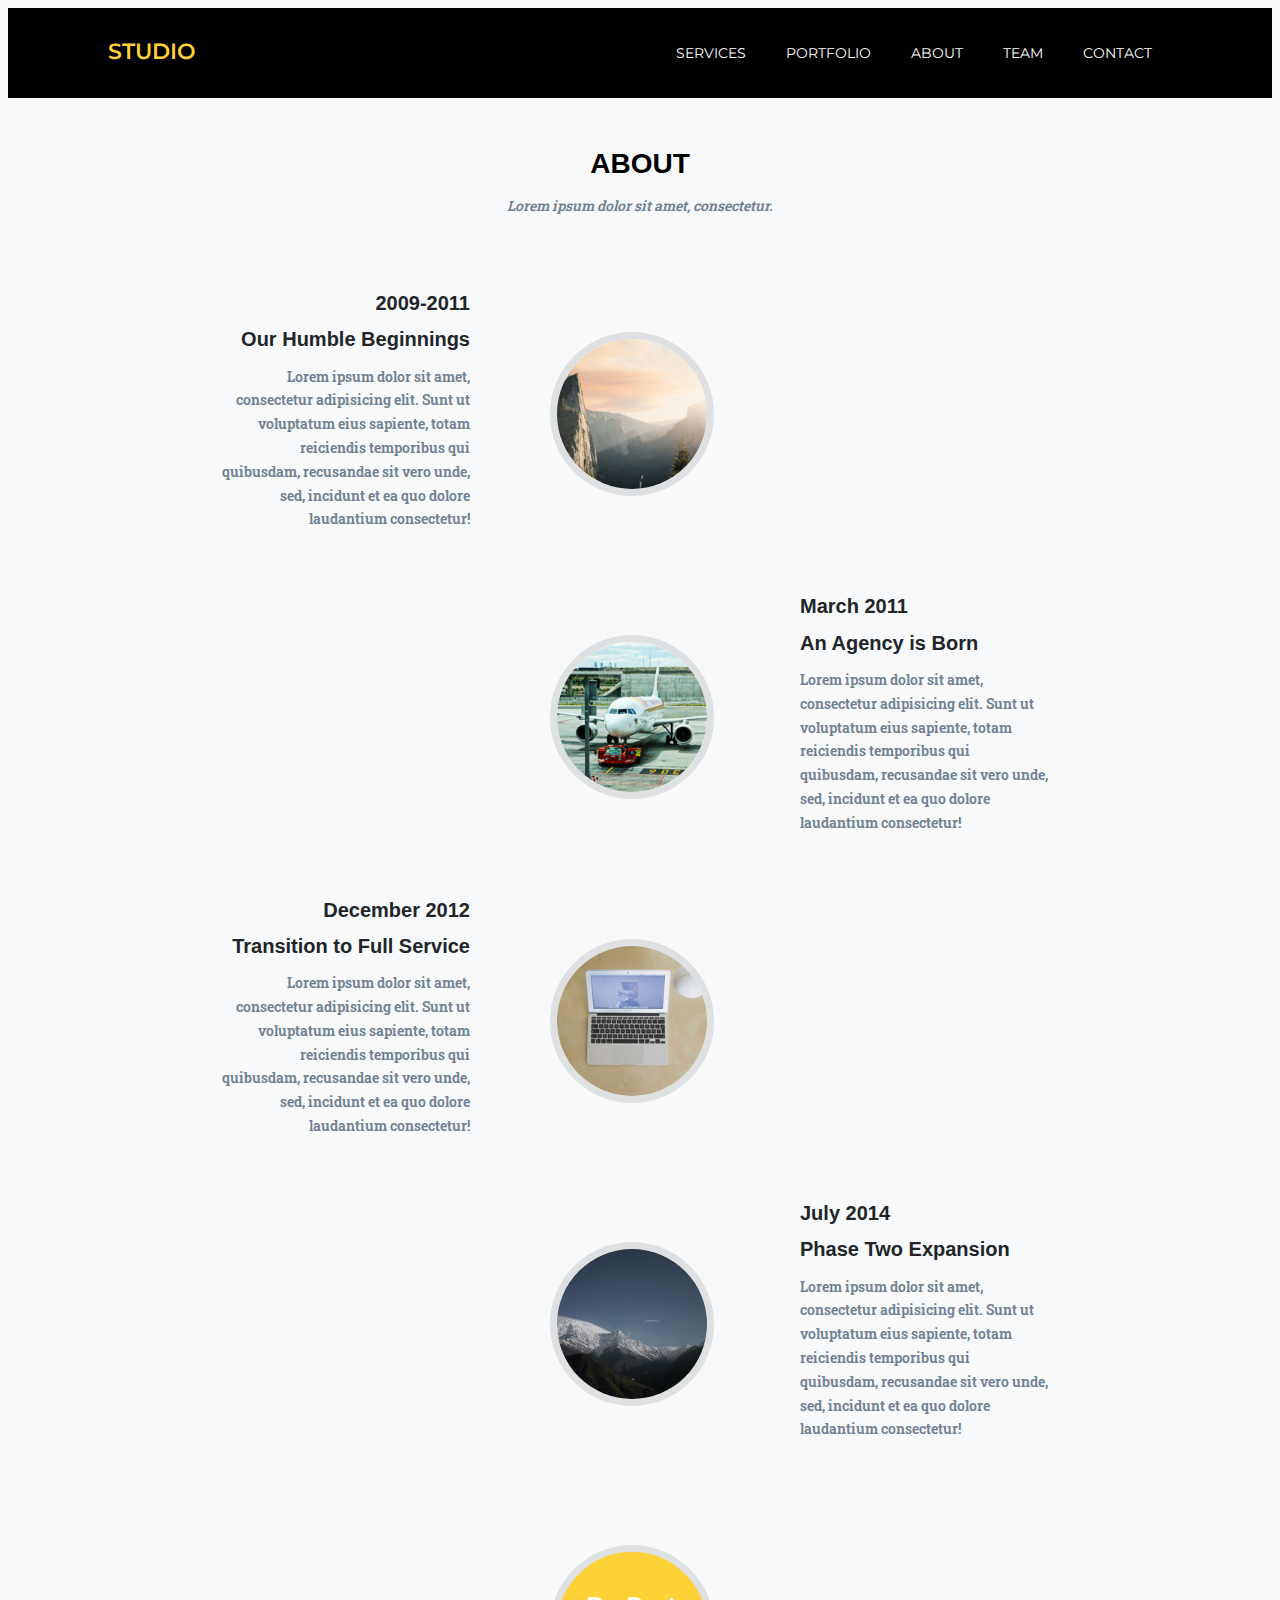
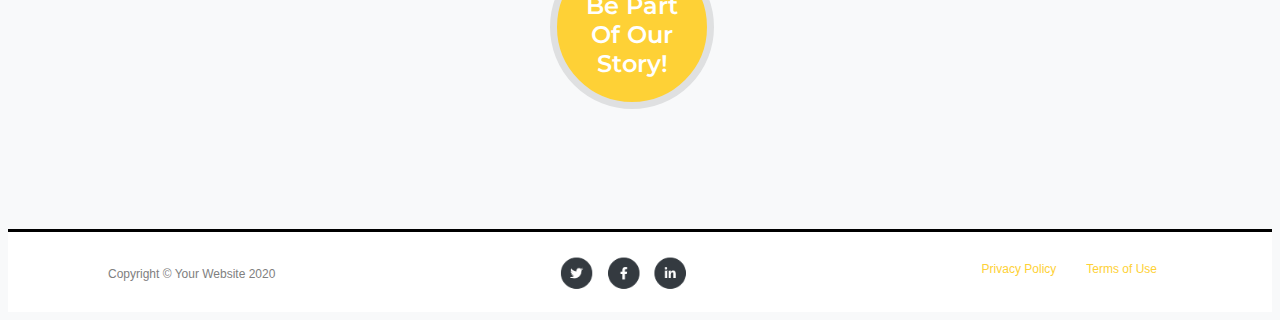
==== about.html @ 21695970 "added five new pages" ====
<!DOCTYPE html>
<html lang="en" dir="ltr">
  <head>
    <meta charset="utf-8">
    <title>About</title>
    <link rel="preconnect" href="https://fonts.googleapis.com"> 
<link rel="preconnect" href="https://fonts.gstatic.com" crossorigin> 
<link href="https://fonts.googleapis.com/css2?family=Montserrat:wght@400;600&family=Roboto+Slab:wght@300&display=swap" rel="stylesheet">

    <link rel="stylesheet" href="style.css">
    
  </head>
  <body>

    <header>
      <h1>Studio</h1>
      <nav>
        <ul>
          <li> <a href="#">Services</a></li>
          <li> <a href="#">Portfolio</a></li>
          <li> <a href="#">About</a></li>
          <li> <a href="#">Team</a></li>
          <li> <a href="#">Contact</a></li>
        </ul>
      </nav>
    </header>
    <section>
  
    <main>
      <div class="subheading">
      <h4>About</h4>
      <p><em>Lorem ipsum dolor sit amet, consectetur.</em></p>
      </div>

<div class="aboutus">

<div class="about">
  <div class="acolumn">
    <h5 style="text-align: right;">2009-2011</h5>
    <h5 style="text-align: right;">Our Humble Beginnings</h5>
    <p style="text-align: right;">Lorem ipsum dolor sit amet, consectetur adipisicing elit. Sunt ut voluptatum eius sapiente, totam reiciendis temporibus qui quibusdam, recusandae sit vero unde, sed, incidunt et ea quo dolore laudantium consectetur!</p>
  </div>
  <div class="acolumn">
    <img src="images/about/1.jpg" class="timeline" alt="Photo of Threads">
  </div>
  <div class="acolumn">
    <p></p>
  </div>
</div>

<div class="about">
  <div class="acolumn">
    <p></p>
  </div>
  <div class="acolumn">
    <img src="images/about/2.jpg" class="timeline" alt="Photo of Explore">
  </div>
  <div class="acolumn">
    <h5 style="text-align: left;">March 2011</h5>
    <h5 style="text-align: left;">An Agency is Born</h5>
    <p style="text-align: left;">Lorem ipsum dolor sit amet, consectetur adipisicing elit. Sunt ut voluptatum eius sapiente, totam reiciendis temporibus qui quibusdam, recusandae sit vero unde, sed, incidunt et ea quo dolore laudantium consectetur!</p>
  </div>
</div>

<div class="about">
  <div class="acolumn">
    <h5 style="text-align: right;">December 2012</h5>
    <h5 style="text-align: right;">Transition to Full Service</h5>
    <p style="text-align: right;">Lorem ipsum dolor sit amet, consectetur adipisicing elit. Sunt ut voluptatum eius sapiente, totam reiciendis temporibus qui quibusdam, recusandae sit vero unde, sed, incidunt et ea quo dolore laudantium consectetur!</p>
  </div>
  <div class="acolumn">
    <img src="images/about/3.jpg" class="timeline" alt="Photo of Finish">
  </div>
  <div class="acolumn">
    <p></p>
  </div>
</div>

<div class="about">
  <div class="acolumn">
    <p></p>
  </div>
  <div class="acolumn">
    <img src="images/about/4.jpg" class="timeline" alt="Photo of Lines">
  </div>
  <div class="acolumn">
    <h5 style="text-align: left;">July 2014</h5>
    <h5 style="text-align: left;">Phase Two Expansion</h5>
    <p style="text-align: left;">Lorem ipsum dolor sit amet, consectetur adipisicing elit. Sunt ut voluptatum eius sapiente, totam reiciendis temporibus qui quibusdam, recusandae sit vero unde, sed, incidunt et ea quo dolore laudantium consectetur!</p>
  </div>
</div>

<div class="about">
  <div class="acolumn">
    <p></p>
  </div>
  <div class="acolumn">
    <div class="circle"><p>Be Part Of Our Story!</p></div>
  </div>
  <div class="acolumn">
    <p></p>
  </div>
</div>
</div>

    </main>

    </section>

    <footer>
      <p>Copyright &copy; Your Website 2020</p>
      <img src="images/social-icons.png" alt="Social Icons" width="200px">
      <nav>
        <ul>
          <li> <a href="#">Privacy Policy</a></li>
          <li> <a href="#">Terms of Use</a></li>
        </ul>
      </nav>
    </footer>
  </body>
</html>
---- style.css ----
@charset "utf-8";
/* css document */

.subheading {
  padding: 10px;
}

.columns {
  background-color: #f8f9fa;
  display: flex;
}

.pcolumns {
  display: flex;
  flex-wrap: wrap;
  justify-content: center;
}

.fleximg {
  align-items: center;
  justify-content: center;
}

.fleximg {
  display: block;
  width: 60%;
  margin: auto;
}

.fleximg img {
  display: block;
  max-width: 144px;
  height: auto;
  margin: auto;
}

.team {
  align-items: center;
  justify-content: center;
}

.team {
  display: block;
  width: 80%;
}
.team img {
  display: block;
  height: auto;
  margin: 0 auto;
}

.team p {
    margin-top: -30px;
}

.team h5 {
    margin-top: 20px;
}

.portrait {
  width: 200px;
  border-radius: 50%;
  border: 7px solid #DFE0E1;
  height: auto;
}

.teamdesc {
  justify-content: center;
  width: 60%;
  margin: 0 auto;
}

.project {
  background-color: white;
  max-width: 250px;
  max-height: 270px;
  display: block;
  width: 80%;
  margin: 10px;
}

.project img {
  display: block;
  max-width: 250px;
  height: auto;
  margin: 0 auto;
}

.project p {
    margin-top: -30px;
    padding-bottom: 20px;
}

.project h5 {
    margin-top: 20px;
}

.timeline {
  width: 150px;
  border-radius: 50%;
  border: 7px solid #DFE0E1;
  height: auto;
  margin: 20px 40px 20px 40px;
}

.timeline:after {
  content: '';
  width: 0;
  height: 100%;
  position: absolute;
  border: 1px solid black;
  top: 0;
  left: 10px;
}

.aboutus {
  justify-content: center;
  padding: 30px;
}

.acolumn {
  float: left;
  width: 250px;
  padding: 20px;
  margin: 0 auto;
  justify-content: center;
}

.acolumn p {
  font-family: 'Roboto Slab';
  font-weight: 600;
  font-size:14px;
  margin-top: -20px;
}

.acolumn h5 {
  margin-top: -20px;
}

.about:after {
  justify-content: center;
  content: "";
  display: table;
  clear: both;
}

.circle {
  height: 130px;
  width: 130px;
  background-color: #fed136;
  border-radius: 50%;
  display: inline-block;
  border: 7px solid #DFE0E1;
  margin: 20px 40px 20px 40px;
}

.circle p {
  width: 100px;
  color: white;
  font-family: 'Montserrat', sans-serif;
  font-weight: 600;
  font-size:24px;
  margin-top: 30px;
  margin-left: 15px;
  line-height: 1.2;
}

html {
  background-color: #f8f9fa;
  }

body {
  background-color: #f8f9fa;
  background-position:center;
  font-family: 'Montserrat', sans-serif;
  color: black;
  font-weight: 400;
}

header {
  background-color: black;
  background-size: cover;
  display:flex;
  justify-content:space-between;
  padding:0 100px;
  position:sticky;
}

header nav ul {
  display:flex;
  justify-content:space-between;
  list-style-type:none;
}

header nav a {
  text-decoration:none;
  text-transform: uppercase;
  display:block;
  padding:20px 20px;
  color:white;
  font-size:14px;
}

button {
  background-color:#fed136;
  color:white;
  font-family: 'Montserrat', sans-serif;
  font-weight: 600;
  font-size:12px;
  text-transform: uppercase;
  border:none;
  border-radius: 5px;
  padding:15px 30px 15px 30px;
  display:block;
  margin: auto;
}

h1 {
  text-transform:uppercase;
  font-family: 'Montserrat', sans-serif;
  font-weight: 600;
  font-size:22px;
  color: #fed136;
  margin-top:30px;
}

h2 {
  text-transform:uppercase;
  text-align: center;
  font-family: 'Montesserat', sans-serif;
  font-weight: 600;
  font-size:48px;
  color: white;
  margin-top:30px;
}

h3 {
  text-align: center;
  font-family: 'Roboto Slab';
  font-weight: 600;
  font-size:22px;
  font-style: italic;
  color: white;
  margin-top:30px;
}

h4 {
  text-align: center;
  text-transform: uppercase;
  font-family: 'Montesserat', sans-serif;
  font-weight: 600;
  font-size:28px;
  color: black;
  margin: auto;
}

h5 {
  text-align: center;
  font-family: 'Montesserat', sans-serif;
  font-weight: 600;
  font-size:20px;
  color: #212529;
}

h6 {
  text-align: center;
  font-family: 'Montesserat', sans-serif;
  font-weight: 600;
  font-size:20px;
  color: #212529;
}

main {
  background-color: #f8f9fa;
  max-width: 960px;
  width: 90%;
  padding: 40px;
  margin: 0 auto;
  justify-content: center;
}

main div {
  flex:1;
  padding:10px;
  justify-content: center;
}

p {
  text-align: center;
  font-family: 'Roboto Slab';
  font-weight: 600;
  font-size:14px;
  line-height: 1.7;
  color: slategray;
  padding: 0px 0px 10px 0px;
}

footer {
  background-color:white;
  padding:10px;
  color:white;
  border-top-style: solid;
  border-color: black;
  padding:0 100px;
  display: flex;
  justify-content: space-between;
}

footer p {
  font-family: 'Montesserat', sans-serif;
  font-weight: 400;
  font-size: 12px;
  color:grey;
  text-decoration:none;
  padding:20px 0px 15px 0px;
}

footer ul {
  padding:10px 0px 10px 0px;
  list-style-type:none;
  display:flex;
}

footer ul a {
  font-family: 'Montesserat', sans-serif;
  font-weight: 400;
  font-size: 12px;
  color:#fed136;
  text-decoration:none;
  padding:0 15px;
}

footer img {
  display: block;
  max-width: 144px;
  height: auto;
  margin: auto;

}
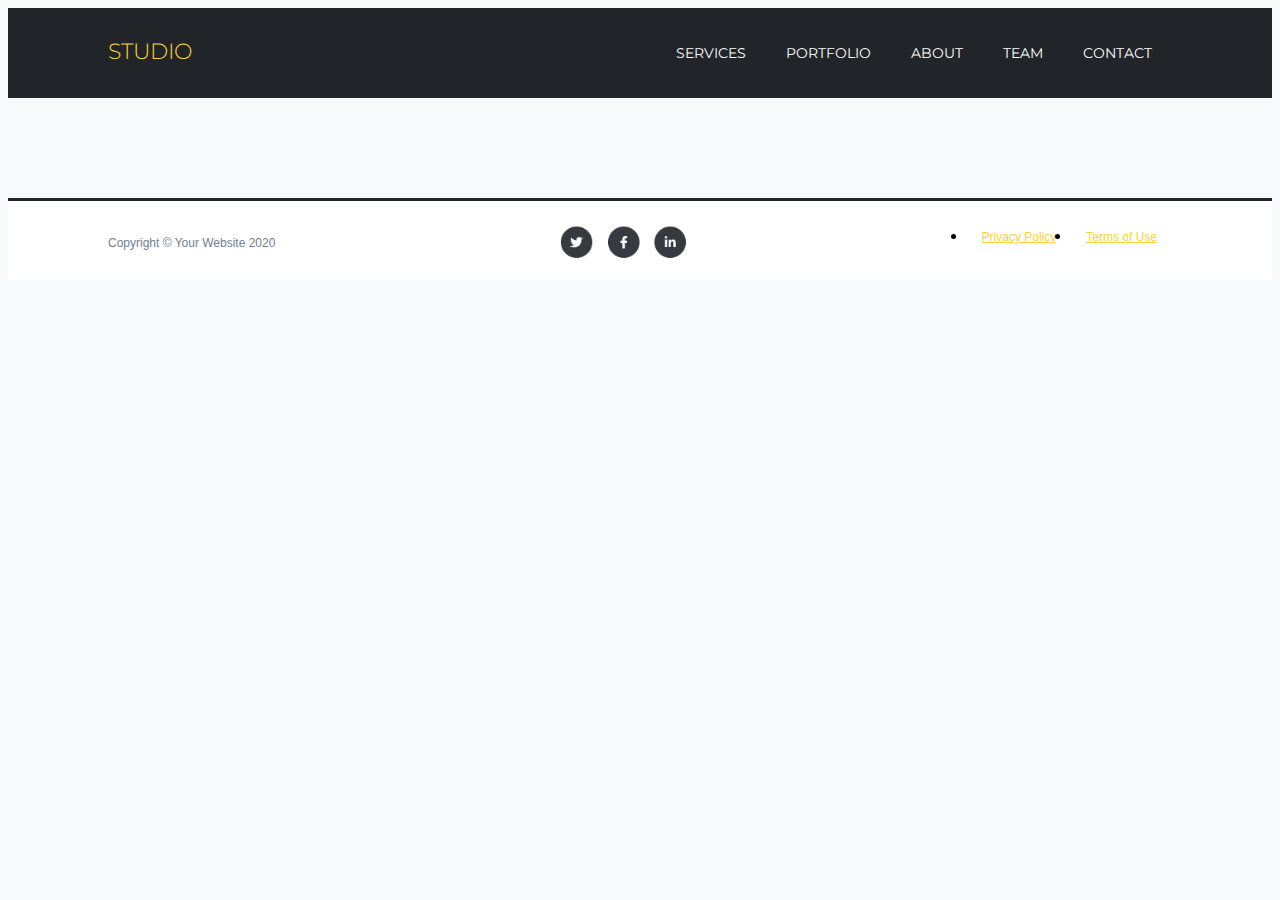
==== commit 73769742: "edited contact page" ====
--- a/about.html
+++ b/about.html
@@ -2,16 +2,16 @@
 <html lang="en" dir="ltr">
   <head>
     <meta charset="utf-8">
-    <title>About</title>
+    <title>Team</title>
+    <!-- Google Fonts -->
     <link rel="preconnect" href="https://fonts.googleapis.com"> 
-<link rel="preconnect" href="https://fonts.gstatic.com" crossorigin> 
-<link href="https://fonts.googleapis.com/css2?family=Montserrat:wght@400;600&family=Roboto+Slab:wght@300&display=swap" rel="stylesheet">
+    <link rel="preconnect" href="https://fonts.gstatic.com" crossorigin> 
+    <link href="https://fonts.googleapis.com/css2?family=Montserrat:ital,wght@0,400;0,600;1,400;1,600&family=Roboto+Slab:wght@300&display=swap" rel="stylesheet">
 
-    <link rel="stylesheet" href="style.css">
+    <link rel="stylesheet" href="css/style.css">
     
   </head>
   <body>
-
     <header>
       <h1>Studio</h1>
       <nav>
@@ -27,81 +27,14 @@
     <section>
   
     <main>
-      <div class="subheading">
-      <h4>About</h4>
-      <p><em>Lorem ipsum dolor sit amet, consectetur.</em></p>
-      </div>
 
-<div class="aboutus">
 
-<div class="about">
-  <div class="acolumn">
-    <h5 style="text-align: right;">2009-2011</h5>
-    <h5 style="text-align: right;">Our Humble Beginnings</h5>
-    <p style="text-align: right;">Lorem ipsum dolor sit amet, consectetur adipisicing elit. Sunt ut voluptatum eius sapiente, totam reiciendis temporibus qui quibusdam, recusandae sit vero unde, sed, incidunt et ea quo dolore laudantium consectetur!</p>
-  </div>
-  <div class="acolumn">
-    <img src="images/about/1.jpg" class="timeline" alt="Photo of Threads">
-  </div>
-  <div class="acolumn">
-    <p></p>
-  </div>
-</div>
 
-<div class="about">
-  <div class="acolumn">
-    <p></p>
-  </div>
-  <div class="acolumn">
-    <img src="images/about/2.jpg" class="timeline" alt="Photo of Explore">
-  </div>
-  <div class="acolumn">
-    <h5 style="text-align: left;">March 2011</h5>
-    <h5 style="text-align: left;">An Agency is Born</h5>
-    <p style="text-align: left;">Lorem ipsum dolor sit amet, consectetur adipisicing elit. Sunt ut voluptatum eius sapiente, totam reiciendis temporibus qui quibusdam, recusandae sit vero unde, sed, incidunt et ea quo dolore laudantium consectetur!</p>
-  </div>
-</div>
 
-<div class="about">
-  <div class="acolumn">
-    <h5 style="text-align: right;">December 2012</h5>
-    <h5 style="text-align: right;">Transition to Full Service</h5>
-    <p style="text-align: right;">Lorem ipsum dolor sit amet, consectetur adipisicing elit. Sunt ut voluptatum eius sapiente, totam reiciendis temporibus qui quibusdam, recusandae sit vero unde, sed, incidunt et ea quo dolore laudantium consectetur!</p>
-  </div>
-  <div class="acolumn">
-    <img src="images/about/3.jpg" class="timeline" alt="Photo of Finish">
-  </div>
-  <div class="acolumn">
-    <p></p>
-  </div>
-</div>
 
-<div class="about">
-  <div class="acolumn">
-    <p></p>
-  </div>
-  <div class="acolumn">
-    <img src="images/about/4.jpg" class="timeline" alt="Photo of Lines">
-  </div>
-  <div class="acolumn">
-    <h5 style="text-align: left;">July 2014</h5>
-    <h5 style="text-align: left;">Phase Two Expansion</h5>
-    <p style="text-align: left;">Lorem ipsum dolor sit amet, consectetur adipisicing elit. Sunt ut voluptatum eius sapiente, totam reiciendis temporibus qui quibusdam, recusandae sit vero unde, sed, incidunt et ea quo dolore laudantium consectetur!</p>
-  </div>
-</div>
 
-<div class="about">
-  <div class="acolumn">
-    <p></p>
-  </div>
-  <div class="acolumn">
-    <div class="circle"><p>Be Part Of Our Story!</p></div>
-  </div>
-  <div class="acolumn">
-    <p></p>
-  </div>
-</div>
-</div>
+
+
 
     </main>
 
--- a/css/style.css
+++ b/css/style.css
@@ -0,0 +1,386 @@
+@charset "utf-8";
+/* css document */
+
+/* home header */
+
+.homeheader {
+  background-image:url(../images/header-bg.jpg);
+  background-size: cover;
+  display:flex;
+  justify-content:space-between;
+  padding:0 100px;
+  position:sticky;
+  background-color: transparent;
+}
+
+.homesection{
+  background-image:url(../images/header-bg.jpg);
+  background-size: cover;
+  background-position: center;
+  min-height:500px;
+  padding-top: 100px;
+  font-family: 'Montserrat', sans-serif;
+  font-weight: 600;
+}
+
+
+
+.pcolumns {
+  display: flex;
+  flex-wrap: wrap;
+  justify-content: center;
+}
+
+
+
+/* portfolio div */
+
+.project {
+  background-color: white;
+  max-height: 310px;
+  display: block;
+  margin: 10px;
+  padding: 0;
+}
+
+.project img {
+  display: block;
+  max-width: 300px;
+  height: auto;
+  margin: 0 auto;
+}
+
+.project p {
+  font-family: 'Roboto Slab';
+  font-weight: 300;
+  font-size: 12px;
+  font-style: italic;
+  margin-top: -33px;
+}
+
+.project h5 {
+  margin-top: 20px;
+}
+
+
+/* team div */
+
+.team {
+  align-items: center;
+  justify-content: center;
+  display: block;
+  width: 80%;
+}
+
+.team img {
+  display: block;
+  height: auto;
+  margin: 0 auto;
+}
+
+.team p {
+  margin-top: -30px;
+}
+
+.team h5 {
+  margin-top: 20px;
+}
+
+.portrait {
+  width: 200px;
+  border-radius: 50%;
+  border: 7px solid #DFE0E1;
+  height: auto;
+}
+
+
+
+.timeline {
+  width: 150px;
+  border-radius: 50%;
+  border: 7px solid #DFE0E1;
+  height: auto;
+  margin: 20px 40px 20px 40px;
+}
+
+.timeline:after {
+  content: '';
+  width: 0;
+  height: 100%;
+  position: absolute;
+  border: 1px solid black;
+  top: 0;
+  left: 10px;
+}
+
+.aboutus {
+  justify-content: center;
+  padding: 30px;
+}
+
+.acolumn {
+  float: left;
+  width: 250px;
+  padding: 20px;
+  margin: 0 auto;
+  justify-content: center;
+}
+
+.acolumn p {
+  font-family: 'Roboto Slab';
+  font-weight: 600;
+  font-size:14px;
+  margin-top: -20px;
+}
+
+.acolumn h5 {
+  margin-top: -20px;
+}
+
+.about:after {
+  justify-content: center;
+  content: "";
+  display: table;
+  clear: both;
+}
+
+.circle {
+  height: 130px;
+  width: 130px;
+  background-color: #fed136;
+  border-radius: 50%;
+  display: inline-block;
+  border: 7px solid #DFE0E1;
+  margin: 20px 40px 20px 40px;
+}
+
+.circle p {
+  width: 100px;
+  color: white;
+  font-family: 'Montserrat', sans-serif;
+  font-weight: 600;
+  font-size:24px;
+  margin-top: 30px;
+  margin-left: 15px;
+  line-height: 1.2;
+}
+
+
+/* html & body */
+
+html {
+  background-color: #f8f9fa;
+}
+
+body {
+  background-color: #f8f9fa;
+}
+
+/* header */
+
+header {
+  background-color: #212529;
+  display:flex;
+  justify-content:space-between;
+  padding:0 100px;
+  position:sticky;
+}
+
+header nav ul {
+  display:flex;
+  justify-content:space-between;
+  list-style-type:none;
+}
+
+header nav a {
+  text-decoration:none;
+  text-transform: uppercase;
+  font-family: 'Montserrat', sans-serif;
+  font-weight: 400;
+  color:white;
+  font-size:14px;
+  display:block;
+  padding:20px 20px;
+}
+
+/* button */
+
+button {
+  background-color:#fed136;
+  font-family: 'Montserrat', sans-serif;
+  font-weight: 600;
+  color:white;
+  font-size:12px;
+  text-transform: uppercase;
+  border:none;
+  border-radius: 5px;
+  padding:15px 30px 15px 30px;
+  display:block;
+  margin: auto;
+}
+
+/* text */
+
+h1 {
+  text-transform:uppercase;
+  font-family: 'Montserrat', sans-serif;
+  font-weight: 300;
+  font-size:22px;
+  color: #fed136;
+  margin-top:30px;
+}
+
+h2 {
+  text-transform:uppercase;
+  text-align: center;
+  font-family: 'Montesserat', sans-serif;
+  font-weight: 600;
+  font-size:48px;
+  color: white;
+  margin-top:30px;
+}
+
+h3 {
+  text-align: center;
+  font-family: 'Roboto Slab', serif;
+  font-weight: 300;
+  font-size:22px;
+  font-style: italic;
+  color: white;
+  margin-top:30px;
+}
+
+h4 {
+  text-align: center;
+  text-transform: uppercase;
+  font-family: 'Montesserat', sans-serif;
+  font-weight: 600;
+  font-size:28px;
+  color: black;
+  margin: auto;
+}
+
+h5 {
+  text-align: center;
+  font-family: 'Montesserat', sans-serif;
+  font-weight: 600;
+  font-size:20px;
+  color: #212529;
+}
+
+p {
+  text-align: center;
+  font-family: 'Roboto Slab';
+  font-weight: 600;
+  font-size:12px;
+  line-height: 1.7;
+  color: slategray;
+  padding: 0px 0px 10px 0px;
+}
+
+/* main */
+
+main {
+  max-width: 960px;/*relative*/
+  width: 90%;/*absolute*/
+  padding: 50px;
+  margin: 0 auto;
+  display: flex;
+  flex-wrap: wrap;
+}
+
+main div {
+  flex: 1;
+  padding: 20px;
+  justify-content: center;
+}
+
+main h2 {
+  width: 100%;
+}
+
+main h3 {
+  width: 100%;
+}
+
+main h4 {
+  width: 100%;
+}
+
+main p {
+    width: 100%;
+}
+
+main img {
+  display: block;
+  margin: 0 auto;
+}
+
+/* footer */
+
+footer {
+  background-color:white;
+  padding:10px;
+  border-top-style: solid;
+  border-color: #212529;
+  display: flex;
+  justify-content: space-between;
+  padding:0 100px;
+}
+
+footer p {
+  font-family: 'Montesserat', sans-serif;
+  font-weight: 400;
+  font-size: 12px;
+  color:slategray;
+  padding:20px 0px 15px 0px;
+}
+
+footer ul {
+  padding:10px 0px 10px 0px;
+  text-decoration:none;
+  display:flex;
+}
+
+footer ul a {
+  font-family: 'Montesserat', sans-serif;
+  font-weight: 400;
+  font-size: 12px;
+  color:#fed136;
+  list-style-type:none;
+  padding:0 15px;
+}
+
+footer img {
+  display: block;
+  max-width: 144px;
+  height: auto;
+  margin: auto;
+}
+
+/* responsive */
+
+@media screen and (max-width: 680px) {
+
+
+  header {
+    flex-direction: column;
+  }
+  section {
+    justify-content: center;
+  }
+  section div{
+    flex: .4;
+  }
+  main{
+    flex-direction: column;
+  }
+
+
+
+
+
+
+
+
+
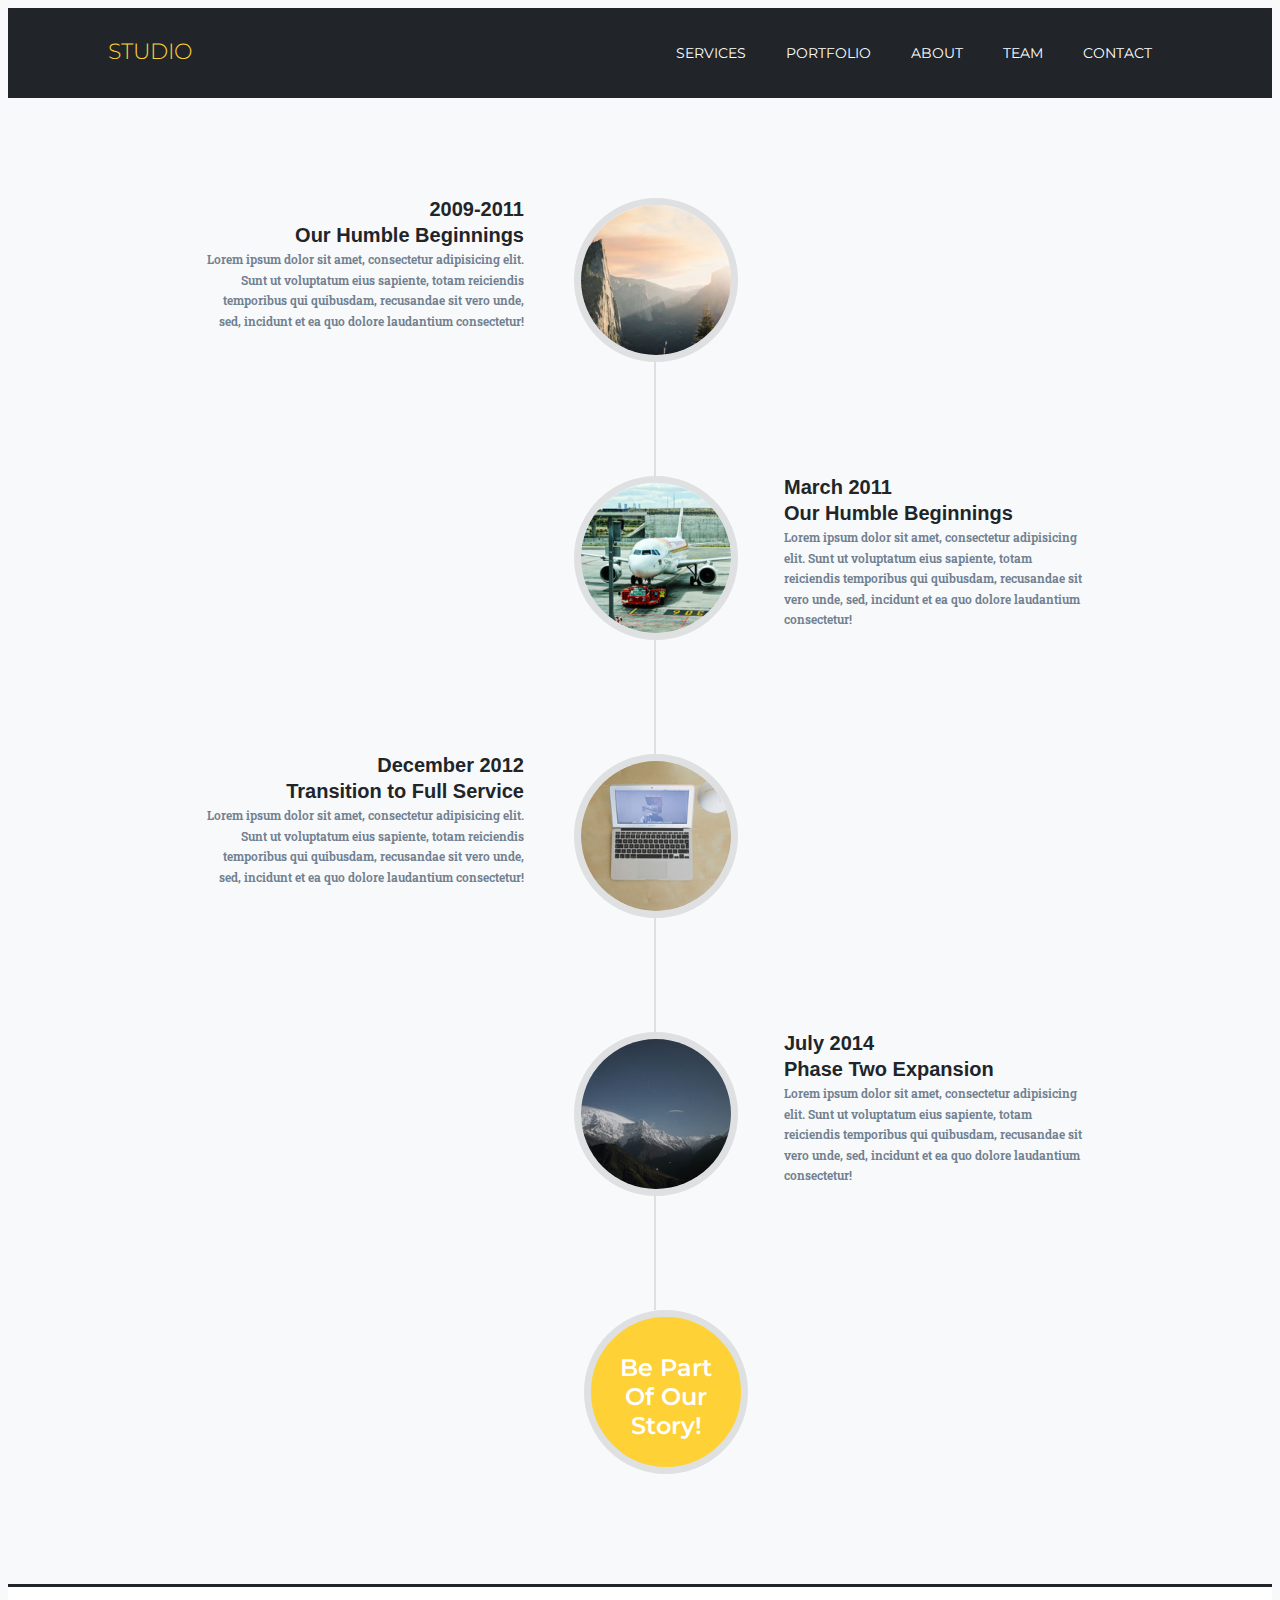
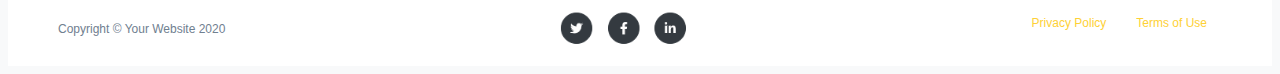
==== commit 1c6ede6c: "edited and finished contact and about pages" ====
--- a/about.html
+++ b/about.html
@@ -2,15 +2,15 @@
 <html lang="en" dir="ltr">
   <head>
     <meta charset="utf-8">
-    <title>Team</title>
+    <title>Contact</title>
     <!-- Google Fonts -->
     <link rel="preconnect" href="https://fonts.googleapis.com"> 
     <link rel="preconnect" href="https://fonts.gstatic.com" crossorigin> 
     <link href="https://fonts.googleapis.com/css2?family=Montserrat:ital,wght@0,400;0,600;1,400;1,600&family=Roboto+Slab:wght@300&display=swap" rel="stylesheet">
 
     <link rel="stylesheet" href="css/style.css">
-    
   </head>
+
   <body>
     <header>
       <h1>Studio</h1>
@@ -24,21 +24,58 @@
         </ul>
       </nav>
     </header>
-    <section>
-  
-    <main>
 
+<section class="about">
 
+  <section class="timeline">
+    <div>
+      <h5 style="text-align:right;margin-bottom:-30px;margin-top:-10px;">2009-2011</h5>
+      <h5 style="text-align:right;margin-bottom:-10px;">Our Humble Beginnings</h5>
+      <p style="text-align:right;">Lorem ipsum dolor sit amet, consectetur adipisicing elit. Sunt ut voluptatum eius sapiente, totam reiciendis temporibus qui quibusdam, recusandae sit vero unde, sed, incidunt et ea quo dolore laudantium consectetur!</p>
+    </div>
+    <div class="overlap">
+      <img src="images/about/1.jpg" alt="Photo of Landscape">
+    </div>
+  </section>
 
+  <section class="timeline">
+    <div>
+      <h5 style="text-align:left;margin-bottom:-30px;margin-left: 580px;width:400px;margin-top:-10px;">March 2011</h5>
+      <h5 style="text-align:left;margin-bottom:-10px;margin-left: 580px;width:400px">Our Humble Beginnings</h5>
+      <p style="text-align:left;margin-bottom:-10px;margin-left: 580px;width:300px">Lorem ipsum dolor sit amet, consectetur adipisicing elit. Sunt ut voluptatum eius sapiente, totam reiciendis temporibus qui quibusdam, recusandae sit vero unde, sed, incidunt et ea quo dolore laudantium consectetur!</p>
+    </div>
+    <div class="overlap">
+      <img src="images/about/2.jpg" alt="Photo of Airplane">
+    </div>
+  </section>
 
+  <section class="timeline">
+    <div>
+      <h5 style="text-align: right;margin-bottom:-30px;margin-top:-10px;">December 2012</h5>
+      <h5 style="text-align: right;margin-bottom:-10px;">Transition to Full Service</h5>
+      <p style="text-align: right;">Lorem ipsum dolor sit amet, consectetur adipisicing elit. Sunt ut voluptatum eius sapiente, totam reiciendis temporibus qui quibusdam, recusandae sit vero unde, sed, incidunt et ea quo dolore laudantium consectetur!</p>
+    </div>
+    <div class="overlap">
+      <img src="images/about/3.jpg" alt="Photo of Laptop">
+    </div>
+  </section>
 
+  <section class="timeline">
+    <div>
+      <h5 style="text-align:left;margin-bottom:-30px;margin-left: 580px;width:400px;margin-top:-10px;">July 2014</h5>
+      <h5 style="text-align:left;margin-bottom:-10px;margin-left: 580px;width:400px">Phase Two Expansion</h5>
+      <p style="text-align:left;margin-bottom:-10px;margin-left: 580px;width:300px">Lorem ipsum dolor sit amet, consectetur adipisicing elit. Sunt ut voluptatum eius sapiente, totam reiciendis temporibus qui quibusdam, recusandae sit vero unde, sed, incidunt et ea quo dolore laudantium consectetur!</p>
+    </div>
+    <div class="overlap">
+      <img src="images/about/4.jpg" alt="Photo of Laptop">
+    </div>
+  </section>
 
+    <div class="overlap">
+      <span class="circle"><p>Be Part Of Our Story!</p></span>
+    </div>
 
-
-
-    </main>
-
-    </section>
+</section>
 
     <footer>
       <p>Copyright &copy; Your Website 2020</p>
--- a/css/style.css
+++ b/css/style.css
@@ -13,7 +13,7 @@
   background-color: transparent;
 }
 
-.homesection{
+.homesection {
   background-image:url(../images/header-bg.jpg);
   background-size: cover;
   background-position: center;
@@ -23,21 +23,24 @@
   font-weight: 600;
 }
 
-
-
-.pcolumns {
-  display: flex;
+/* contact main */
+
+.contactmain {
+  background-color: #212529;
+  background-image:url(../images/map-image.png);
+  background-size: cover;
+  background-position: center;
+  display:flex;
   flex-wrap: wrap;
-  justify-content: center;
-}
-
-
+  width: 92.25%;
+}
 
 /* portfolio div */
 
 .project {
   background-color: white;
   max-height: 310px;
+  max-width: 300px;
   display: block;
   margin: 10px;
   padding: 0;
@@ -62,7 +65,6 @@
   margin-top: 20px;
 }
 
-
 /* team div */
 
 .team {
@@ -93,65 +95,60 @@
   height: auto;
 }
 
-
+/* timeline div */
+
+.about {
+  margin: 100px;
+  max-width: 100%;
+}
 
 .timeline {
+  display: flex;
+  max-width: 100%;
+  width: 90%;
+  margin: 0 auto;
+  justify-content: center;
+}
+
+.timeline img {
   width: 150px;
   border-radius: 50%;
   border: 7px solid #DFE0E1;
   height: auto;
-  margin: 20px 40px 20px 40px;
-}
-
-.timeline:after {
-  content: '';
-  width: 0;
-  height: 100%;
-  position: absolute;
-  border: 1px solid black;
-  top: 0;
-  left: 10px;
-}
-
-.aboutus {
-  justify-content: center;
-  padding: 30px;
-}
-
-.acolumn {
-  float: left;
-  width: 250px;
-  padding: 20px;
-  margin: 0 auto;
-  justify-content: center;
-}
-
-.acolumn p {
-  font-family: 'Roboto Slab';
-  font-weight: 600;
-  font-size:14px;
-  margin-top: -20px;
-}
-
-.acolumn h5 {
-  margin-top: -20px;
-}
-
-.about:after {
-  justify-content: center;
-  content: "";
-  display: table;
-  clear: both;
-}
+}
+
+.timeline div {
+  width: 300px;
+  padding: 10px 20px 100px 20px;
+  margin-right: 50px;
+}
+
+.timeline div:nth-child(1){
+  border-right-style: solid;
+  border-right-color: #DFE0E1;
+  border-right-width: 2px;
+  padding-right: 130px;
+  width: 320px;
+  max-width: 100%;
+}
+
+.overlap {
+  position: relative;
+  left: -152px;
+  top: -10px;
+}
+
+/* timeline circle div */
 
 .circle {
-  height: 130px;
-  width: 130px;
+  height: 150px;
+  width: 150px;
   background-color: #fed136;
   border-radius: 50%;
   display: inline-block;
   border: 7px solid #DFE0E1;
-  margin: 20px 40px 20px 40px;
+  margin-top: 10px;
+  margin-left: 628px;
 }
 
 .circle p {
@@ -160,11 +157,10 @@
   font-family: 'Montserrat', sans-serif;
   font-weight: 600;
   font-size:24px;
-  margin-top: 30px;
-  margin-left: 15px;
+  margin-top: 37px;
+  margin-left: 25px;
   line-height: 1.2;
 }
-
 
 /* html & body */
 
@@ -181,9 +177,11 @@
 header {
   background-color: #212529;
   display:flex;
+  flex-wrap: wrap;
   justify-content:space-between;
   padding:0 100px;
   position:sticky;
+  max-width: 100%;
 }
 
 header nav ul {
@@ -281,12 +279,13 @@
 /* main */
 
 main {
-  max-width: 960px;/*relative*/
-  width: 90%;/*absolute*/
+  max-width: 100%;
+  width: 80%;
   padding: 50px;
   margin: 0 auto;
   display: flex;
   flex-wrap: wrap;
+  justify-content: center;
 }
 
 main div {
@@ -314,6 +313,38 @@
 main img {
   display: block;
   margin: 0 auto;
+}
+
+/* form */
+
+form {
+  display: flex;
+  flex-wrap: wrap;
+  width:70%;
+  margin:0 auto;
+  text-align: center;
+}
+
+input {
+  font-size: 16px;
+  font-family: 'Montesserat', sans-serif;
+  font-weight: 400;
+  padding: 20px 20px;
+  border: 1px solid #ccc;
+  border-radius: 4px;
+  width: 100%;
+  margin: 0 auto;
+}
+
+input[type="longtext"] {
+  font-size: 16px;
+  font-family: 'Montesserat', sans-serif;
+  font-weight: 400;
+  padding: 20px 20px 185px 20px;
+  border: 1px solid #ccc;
+  border-radius: 4px;
+  width: 100%;
+  margin-left: 20px;
 }
 
 /* footer */
@@ -324,8 +355,10 @@
   border-top-style: solid;
   border-color: #212529;
   display: flex;
+  flex-wrap: wrap;
   justify-content: space-between;
-  padding:0 100px;
+  padding:0 50px;
+  max-width: 100%;
 }
 
 footer p {
@@ -338,7 +371,7 @@
 
 footer ul {
   padding:10px 0px 10px 0px;
-  text-decoration:none;
+  list-style-type:none;
   display:flex;
 }
 
@@ -347,7 +380,7 @@
   font-weight: 400;
   font-size: 12px;
   color:#fed136;
-  list-style-type:none;
+  text-decoration:none;
   padding:0 15px;
 }
 
@@ -375,12 +408,3 @@
   main{
     flex-direction: column;
   }
-
-
-
-
-
-
-
-
-
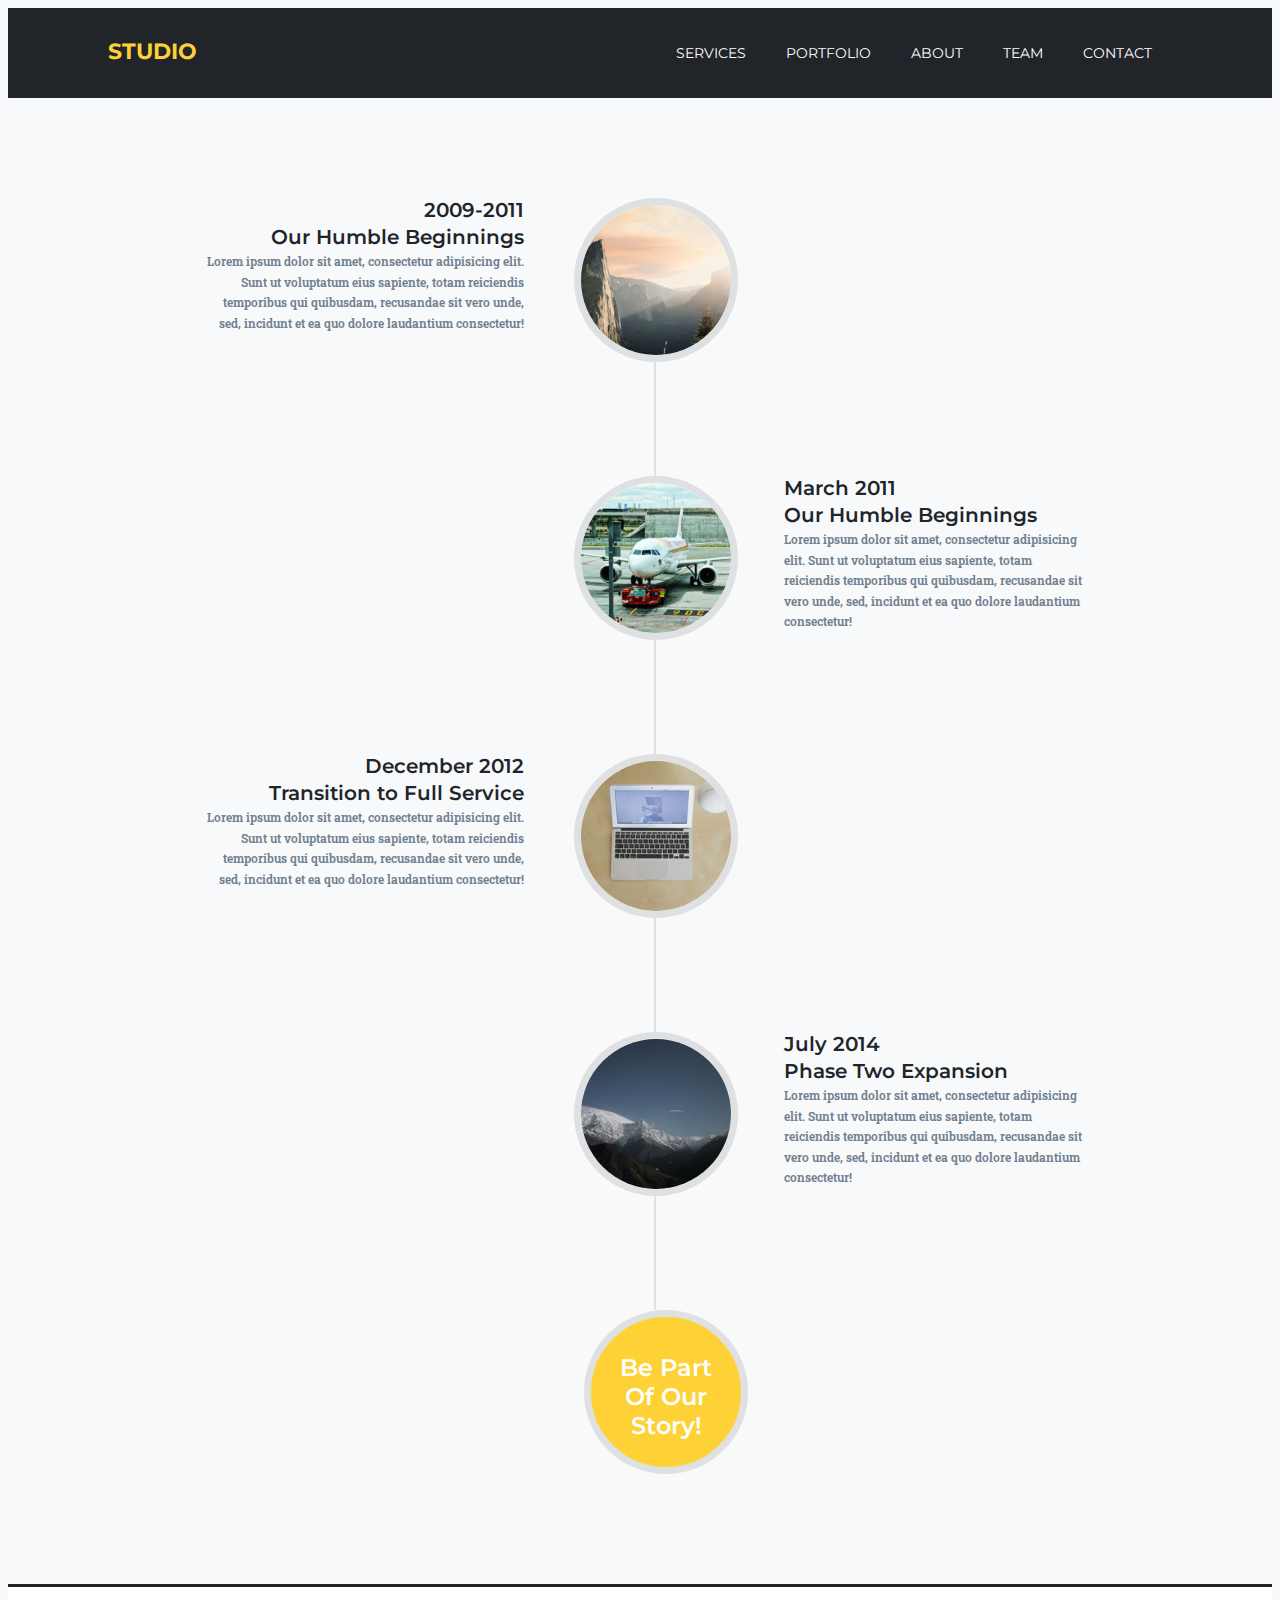
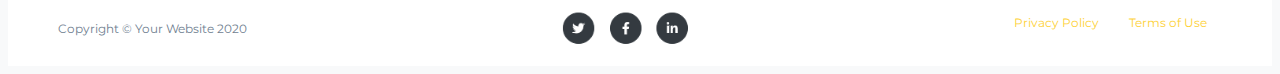
==== commit e266799b: "cleaned up pages" ====
--- a/about.html
+++ b/about.html
@@ -2,11 +2,11 @@
 <html lang="en" dir="ltr">
   <head>
     <meta charset="utf-8">
-    <title>Contact</title>
+    <title>About</title>
     <!-- Google Fonts -->
     <link rel="preconnect" href="https://fonts.googleapis.com"> 
     <link rel="preconnect" href="https://fonts.gstatic.com" crossorigin> 
-    <link href="https://fonts.googleapis.com/css2?family=Montserrat:ital,wght@0,400;0,600;1,400;1,600&family=Roboto+Slab:wght@300&display=swap" rel="stylesheet">
+    <link href="https://fonts.googleapis.com/css2?family=Montserrat:ital,wght@0,400;0,600;0,700;1,400;1,600&family=Roboto+Slab:wght@300&display=swap" rel="stylesheet">
 
     <link rel="stylesheet" href="css/style.css">
   </head>
@@ -17,10 +17,10 @@
       <nav>
         <ul>
           <li> <a href="#">Services</a></li>
-          <li> <a href="#">Portfolio</a></li>
-          <li> <a href="#">About</a></li>
-          <li> <a href="#">Team</a></li>
-          <li> <a href="#">Contact</a></li>
+          <li> <a href="portfolio.html">Portfolio</a></li>
+          <li> <a href="about.html">About</a></li>
+          <li> <a href="team.html">Team</a></li>
+          <li> <a href="contact.html">Contact</a></li>
         </ul>
       </nav>
     </header>
@@ -29,8 +29,8 @@
 
   <section class="timeline">
     <div>
-      <h5 style="text-align:right;margin-bottom:-30px;margin-top:-10px;">2009-2011</h5>
-      <h5 style="text-align:right;margin-bottom:-10px;">Our Humble Beginnings</h5>
+      <h5 style="font-family: 'Montserrat', sans-serif;font-weight: 600;text-align:right;margin-bottom:-30px;margin-top:-10px;">2009-2011</h5>
+      <h5 style="font-family: 'Montserrat', sans-serif;font-weight: 600;text-align:right;margin-bottom:-10px;">Our Humble Beginnings</h5>
       <p style="text-align:right;">Lorem ipsum dolor sit amet, consectetur adipisicing elit. Sunt ut voluptatum eius sapiente, totam reiciendis temporibus qui quibusdam, recusandae sit vero unde, sed, incidunt et ea quo dolore laudantium consectetur!</p>
     </div>
     <div class="overlap">
@@ -40,8 +40,8 @@
 
   <section class="timeline">
     <div>
-      <h5 style="text-align:left;margin-bottom:-30px;margin-left: 580px;width:400px;margin-top:-10px;">March 2011</h5>
-      <h5 style="text-align:left;margin-bottom:-10px;margin-left: 580px;width:400px">Our Humble Beginnings</h5>
+      <h5 style="font-family: 'Montserrat', sans-serif;font-weight: 600;text-align:left;margin-bottom:-30px;margin-left: 580px;width:400px;margin-top:-10px;">March 2011</h5>
+      <h5 style="font-family: 'Montserrat', sans-serif;font-weight: 600;text-align:left;margin-bottom:-10px;margin-left: 580px;width:400px">Our Humble Beginnings</h5>
       <p style="text-align:left;margin-bottom:-10px;margin-left: 580px;width:300px">Lorem ipsum dolor sit amet, consectetur adipisicing elit. Sunt ut voluptatum eius sapiente, totam reiciendis temporibus qui quibusdam, recusandae sit vero unde, sed, incidunt et ea quo dolore laudantium consectetur!</p>
     </div>
     <div class="overlap">
@@ -51,8 +51,8 @@
 
   <section class="timeline">
     <div>
-      <h5 style="text-align: right;margin-bottom:-30px;margin-top:-10px;">December 2012</h5>
-      <h5 style="text-align: right;margin-bottom:-10px;">Transition to Full Service</h5>
+      <h5 style="font-family: 'Montserrat', sans-serif;font-weight: 600;text-align: right;margin-bottom:-30px;margin-top:-10px;">December 2012</h5>
+      <h5 style="font-family: 'Montserrat', sans-serif;font-weight: 600;text-align: right;margin-bottom:-10px;">Transition to Full Service</h5>
       <p style="text-align: right;">Lorem ipsum dolor sit amet, consectetur adipisicing elit. Sunt ut voluptatum eius sapiente, totam reiciendis temporibus qui quibusdam, recusandae sit vero unde, sed, incidunt et ea quo dolore laudantium consectetur!</p>
     </div>
     <div class="overlap">
@@ -62,8 +62,8 @@
 
   <section class="timeline">
     <div>
-      <h5 style="text-align:left;margin-bottom:-30px;margin-left: 580px;width:400px;margin-top:-10px;">July 2014</h5>
-      <h5 style="text-align:left;margin-bottom:-10px;margin-left: 580px;width:400px">Phase Two Expansion</h5>
+      <h5 style="font-family: 'Montserrat', sans-serif;font-weight: 600;text-align:left;margin-bottom:-30px;margin-left: 580px;width:400px;margin-top:-10px;">July 2014</h5>
+      <h5 style="font-family: 'Montserrat', sans-serif;font-weight: 600;text-align:left;margin-bottom:-10px;margin-left: 580px;width:400px">Phase Two Expansion</h5>
       <p style="text-align:left;margin-bottom:-10px;margin-left: 580px;width:300px">Lorem ipsum dolor sit amet, consectetur adipisicing elit. Sunt ut voluptatum eius sapiente, totam reiciendis temporibus qui quibusdam, recusandae sit vero unde, sed, incidunt et ea quo dolore laudantium consectetur!</p>
     </div>
     <div class="overlap">
@@ -78,12 +78,12 @@
 </section>
 
     <footer>
-      <p>Copyright &copy; Your Website 2020</p>
-      <img src="images/social-icons.png" alt="Social Icons" width="200px">
+      <p style="font-family: 'Montserrat', sans-serif;font-weight: 400;">Copyright &copy; Your Website 2020</p>
+      <img src="images/social-icons.png" alt="Social Icons">
       <nav>
         <ul>
-          <li> <a href="#">Privacy Policy</a></li>
-          <li> <a href="#">Terms of Use</a></li>
+          <li> <a href="#" style="font-family: 'Montserrat', sans-serif;font-weight: 400;">Privacy Policy</a></li>
+          <li> <a href="#" style="font-family: 'Montserrat', sans-serif;font-weight: 400;">Terms of Use</a></li>
         </ul>
       </nav>
     </footer>
--- a/css/style.css
+++ b/css/style.css
@@ -23,6 +23,12 @@
   font-weight: 600;
 }
 
+.heading h5 {
+  font-family: 'Montserrat', sans-serif;
+  font-weight: 600;
+  margin-top: 20px;
+}
+
 /* contact main */
 
 .contactmain {
@@ -62,6 +68,8 @@
 }
 
 .project h5 {
+  font-family: 'Montserrat', sans-serif;
+  font-weight: 600;
   margin-top: 20px;
 }
 
@@ -222,7 +230,7 @@
 h1 {
   text-transform:uppercase;
   font-family: 'Montserrat', sans-serif;
-  font-weight: 300;
+  font-weight: 700;
   font-size:22px;
   color: #fed136;
   margin-top:30px;
